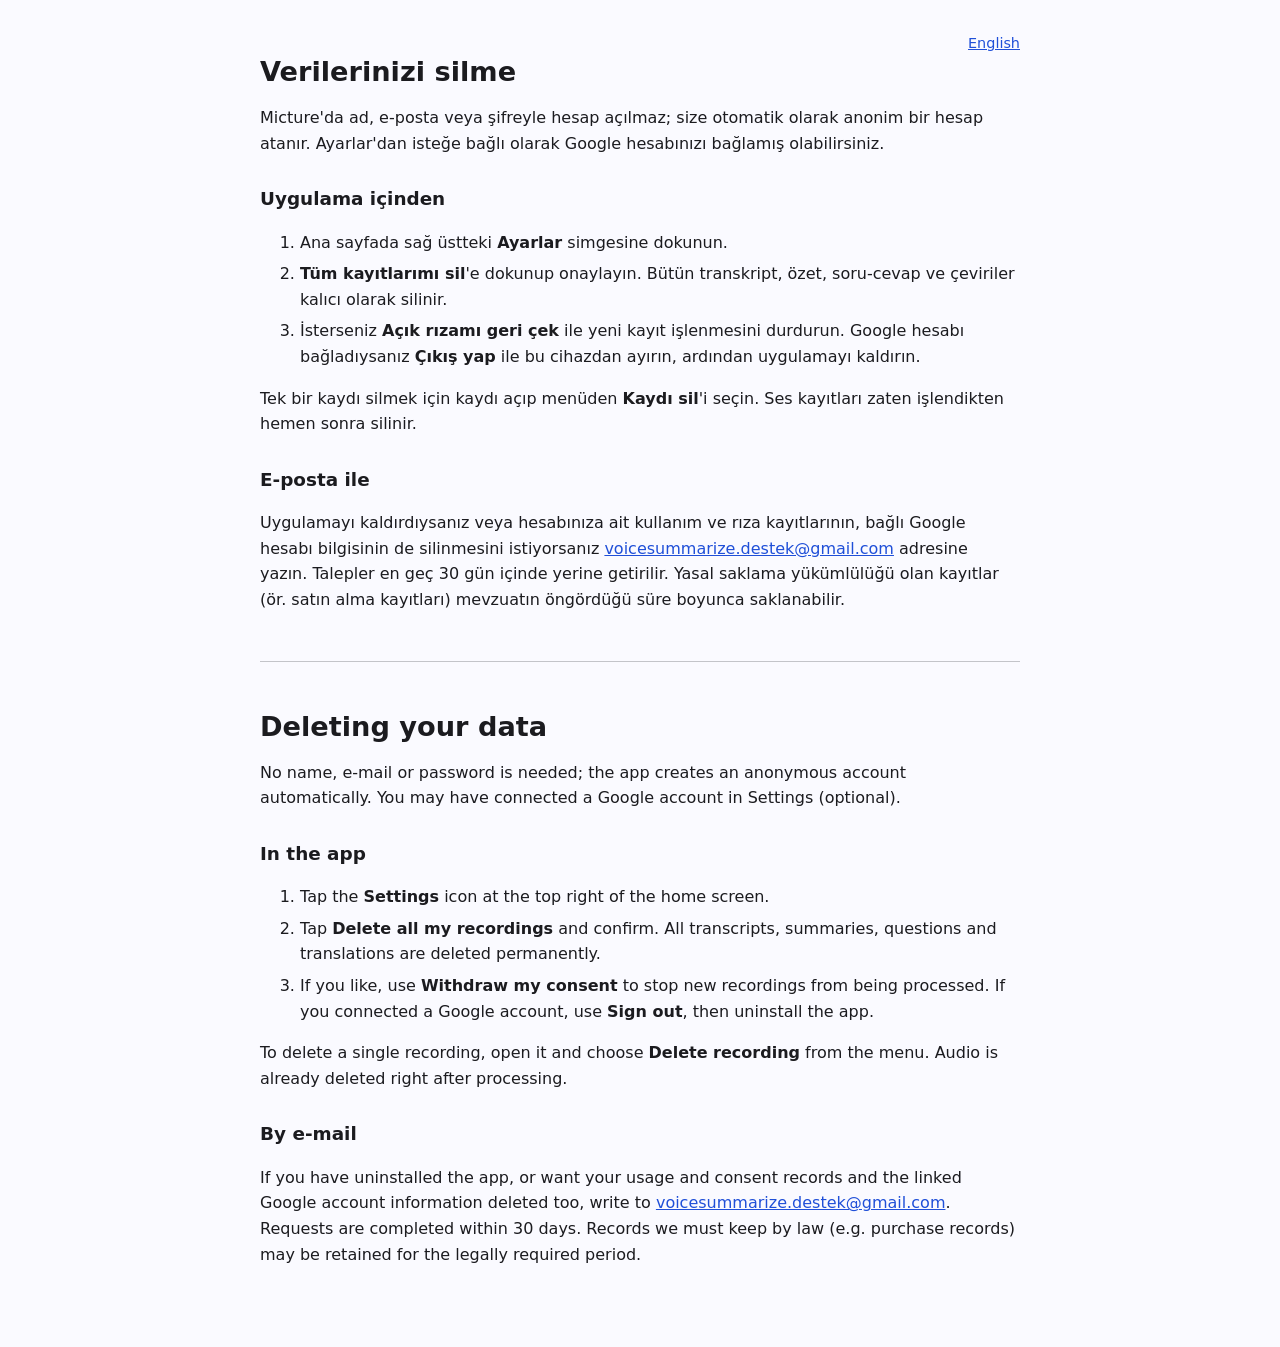
==== delete.html @ 31eaf505 "Micture privacy policy, terms and data deletion pages" ====
<!doctype html>
<html lang="tr">
<head>
<meta charset="utf-8">
<meta name="viewport" content="width=device-width, initial-scale=1">
<title>Micture – Verilerinizi Silme</title>
<link rel="stylesheet" href="style.css">
</head>
<body>
<main>
<p class="lang"><a href="#en">English</a></p>
<h1>Verilerinizi silme</h1>
<p>Micture'da ad, e-posta veya şifreyle hesap açılmaz; size otomatik olarak anonim bir hesap atanır.
Ayarlar'dan isteğe bağlı olarak Google hesabınızı bağlamış olabilirsiniz.</p>
<h2>Uygulama içinden</h2>
<ol>
  <li>Ana sayfada sağ üstteki <b>Ayarlar</b> simgesine dokunun.</li>
  <li><b>Tüm kayıtlarımı sil</b>'e dokunup onaylayın. Bütün transkript, özet, soru-cevap ve çeviriler kalıcı olarak silinir.</li>
  <li>İsterseniz <b>Açık rızamı geri çek</b> ile yeni kayıt işlenmesini durdurun. Google hesabı bağladıysanız
    <b>Çıkış yap</b> ile bu cihazdan ayırın, ardından uygulamayı kaldırın.</li>
</ol>
<p>Tek bir kaydı silmek için kaydı açıp menüden <b>Kaydı sil</b>'i seçin. Ses kayıtları zaten işlendikten hemen sonra silinir.</p>
<h2>E-posta ile</h2>
<p>Uygulamayı kaldırdıysanız veya hesabınıza ait kullanım ve rıza kayıtlarının, bağlı Google hesabı bilgisinin de silinmesini
istiyorsanız <a href="mailto:voicesummarize.destek@gmail.com?subject=Micture%20veri%20silme">voicesummarize.destek@gmail.com</a>
adresine yazın. Talepler en geç 30 gün içinde yerine getirilir. Yasal saklama yükümlülüğü olan kayıtlar (ör. satın alma
kayıtları) mevzuatın öngördüğü süre boyunca saklanabilir.</p>
<hr>
<h1 id="en">Deleting your data</h1>
<p>No name, e-mail or password is needed; the app creates an anonymous account automatically. You may have connected a
Google account in Settings (optional).</p>
<h2>In the app</h2>
<ol>
  <li>Tap the <b>Settings</b> icon at the top right of the home screen.</li>
  <li>Tap <b>Delete all my recordings</b> and confirm. All transcripts, summaries, questions and translations are deleted
    permanently.</li>
  <li>If you like, use <b>Withdraw my consent</b> to stop new recordings from being processed. If you connected a Google
    account, use <b>Sign out</b>, then uninstall the app.</li>
</ol>
<p>To delete a single recording, open it and choose <b>Delete recording</b> from the menu. Audio is already deleted right after
processing.</p>
<h2>By e-mail</h2>
<p>If you have uninstalled the app, or want your usage and consent records and the linked Google account information deleted
too, write to <a href="mailto:voicesummarize.destek@gmail.com?subject=Micture%20data%20deletion">voicesummarize.destek@gmail.com</a>.
Requests are completed within 30 days. Records we must keep by law (e.g. purchase records) may be retained for the legally
required period.</p>
</main>
</body>
</html>
---- style.css ----
:root { color-scheme: light dark; --fg: #1b1b1f; --bg: #fafaff; --muted: #5d5e66; --accent: #1f4fd8; }
@media (prefers-color-scheme: dark) { :root { --fg: #e4e2e6; --bg: #121318; --muted: #a9aab3; --accent: #b3c5ff; } }
body { margin: 0; background: var(--bg); color: var(--fg); font: 16px/1.6 system-ui, -apple-system, "Segoe UI", Roboto, sans-serif; }
main { max-width: 760px; margin: 0 auto; padding: 32px 16px 64px; }
h1 { font-size: 1.7rem; line-height: 1.25; margin: 0 0 4px; }
h2 { font-size: 1.15rem; margin: 28px 0 8px; }
a { color: var(--accent); }
.meta, .lang { color: var(--muted); font-size: .9rem; }
.lang { text-align: right; margin: 0; }
hr { border: 0; border-top: 1px solid color-mix(in srgb, var(--muted) 35%, transparent); margin: 48px 0; }
li { margin: 6px 0; }
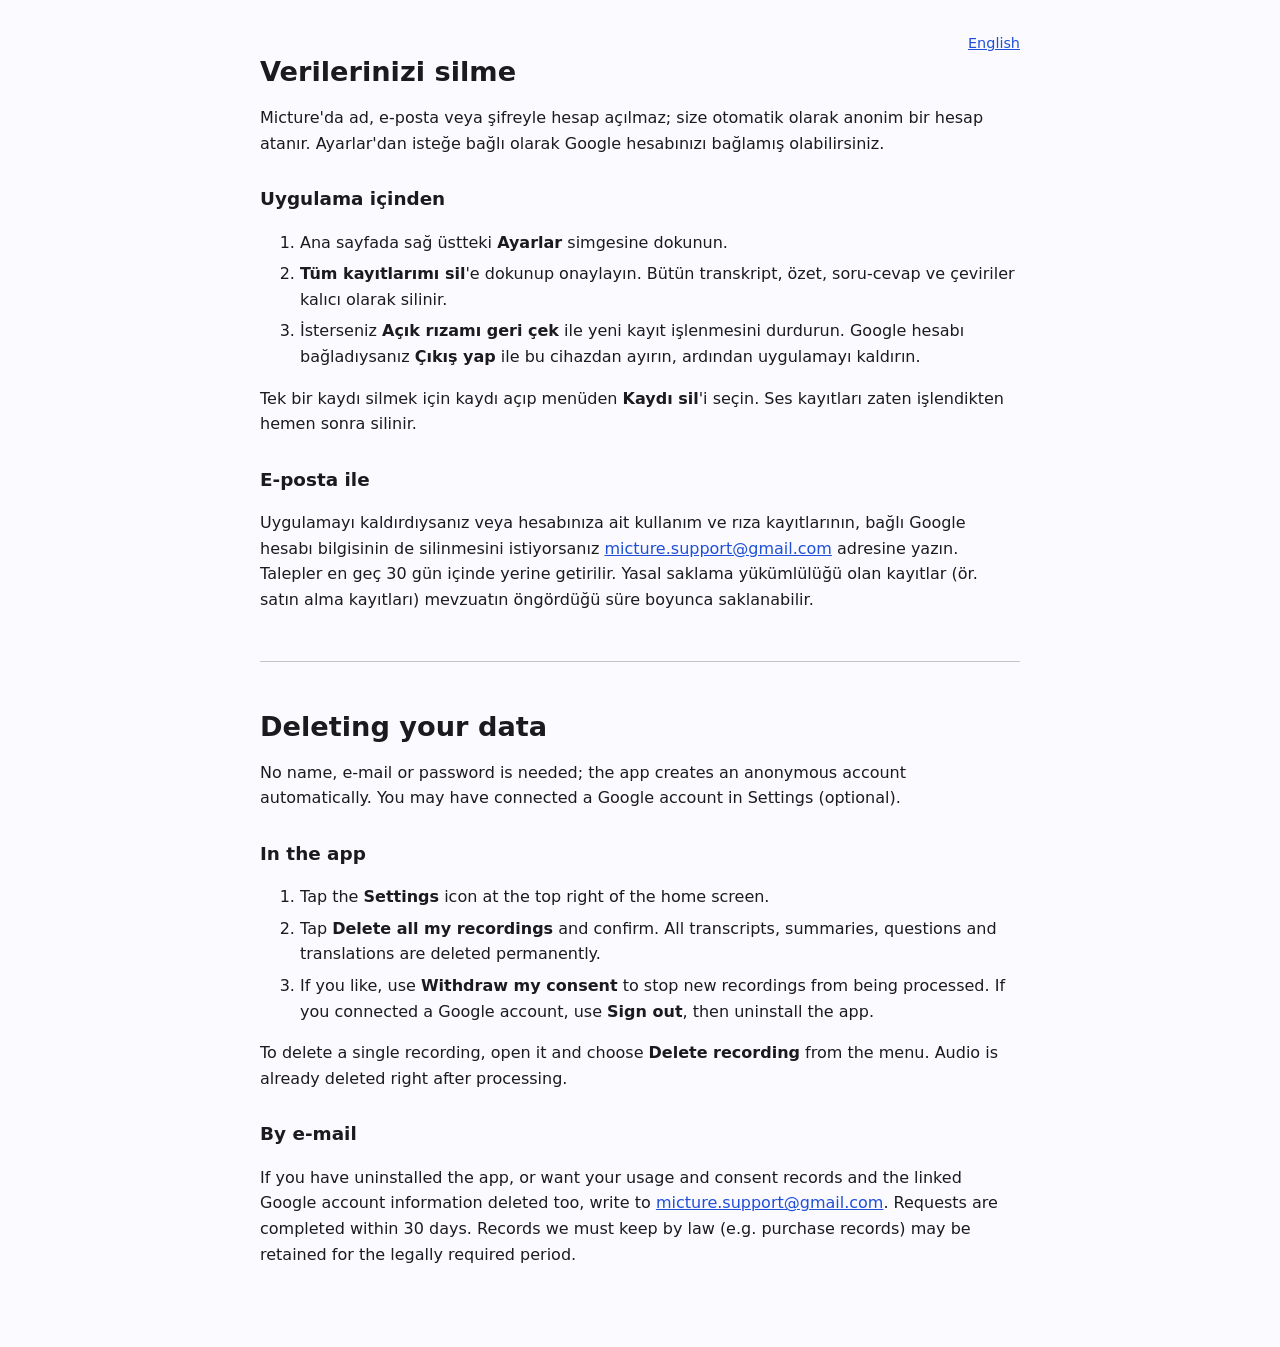
==== commit b238a341: "Support e-mail: micture.support@gmail.com" ====
--- a/delete.html
+++ b/delete.html
@@ -22,7 +22,7 @@
 <p>Tek bir kaydı silmek için kaydı açıp menüden <b>Kaydı sil</b>'i seçin. Ses kayıtları zaten işlendikten hemen sonra silinir.</p>
 <h2>E-posta ile</h2>
 <p>Uygulamayı kaldırdıysanız veya hesabınıza ait kullanım ve rıza kayıtlarının, bağlı Google hesabı bilgisinin de silinmesini
-istiyorsanız <a href="mailto:voicesummarize.destek@gmail.com?subject=Micture%20veri%20silme">voicesummarize.destek@gmail.com</a>
+istiyorsanız <a href="mailto:micture.support@gmail.com?subject=Micture%20veri%20silme">micture.support@gmail.com</a>
 adresine yazın. Talepler en geç 30 gün içinde yerine getirilir. Yasal saklama yükümlülüğü olan kayıtlar (ör. satın alma
 kayıtları) mevzuatın öngördüğü süre boyunca saklanabilir.</p>
 <hr>
@@ -41,7 +41,7 @@
 processing.</p>
 <h2>By e-mail</h2>
 <p>If you have uninstalled the app, or want your usage and consent records and the linked Google account information deleted
-too, write to <a href="mailto:voicesummarize.destek@gmail.com?subject=Micture%20data%20deletion">voicesummarize.destek@gmail.com</a>.
+too, write to <a href="mailto:micture.support@gmail.com?subject=Micture%20data%20deletion">micture.support@gmail.com</a>.
 Requests are completed within 30 days. Records we must keep by law (e.g. purchase records) may be retained for the legally
 required period.</p>
 </main>
